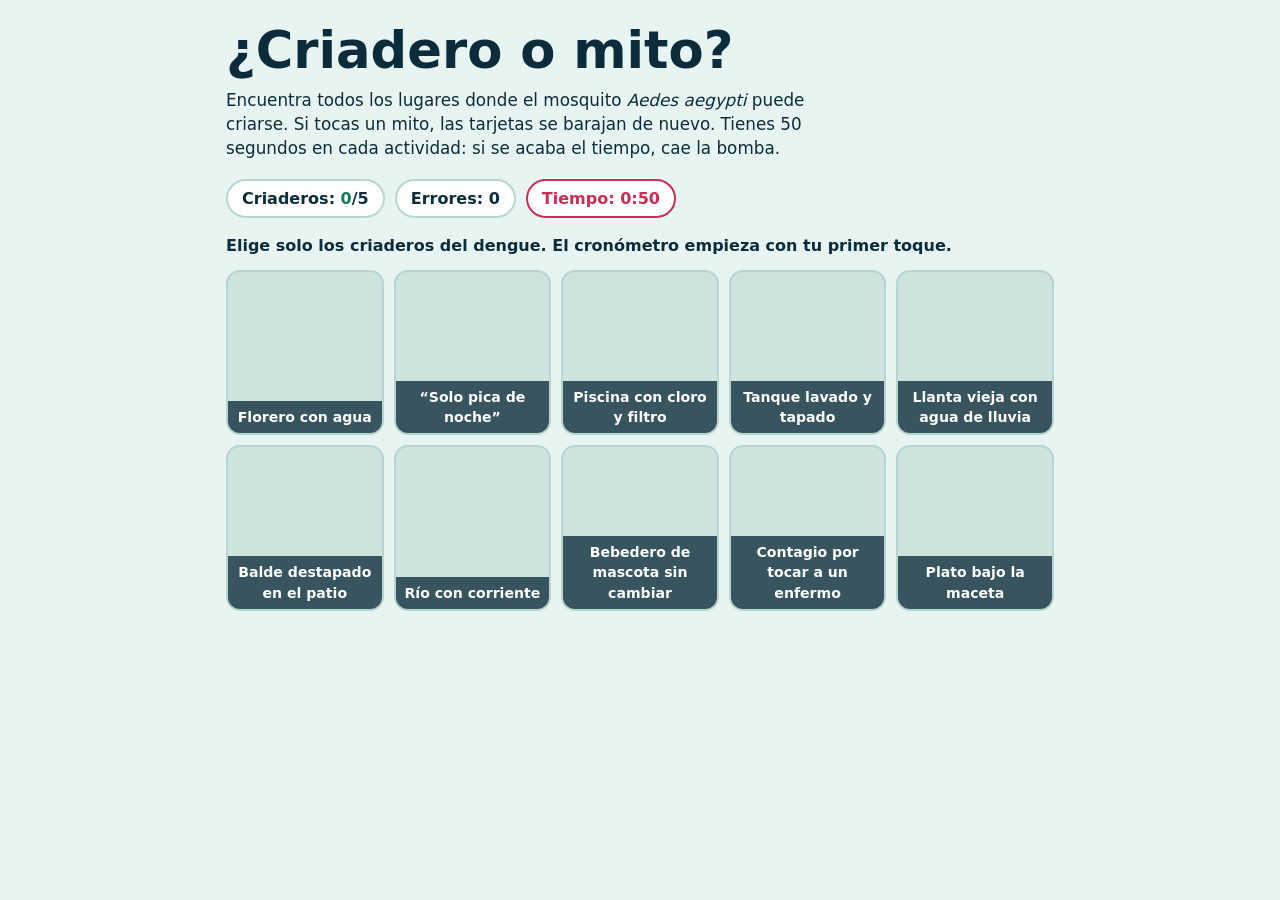
==== dengue.html @ 2da28965 "Actividades de dengue y de hábitos (hipertensión y diabetes)" ====
<!DOCTYPE html>
<html lang="es">
<head>
<meta charset="utf-8">
<meta name="viewport" content="width=device-width, initial-scale=1">
<title>¿Criadero o mito? Juego sobre el dengue</title>
<link rel="stylesheet" href="styles.css">
</head>
<body>
<main>
<h1>¿Criadero o mito?</h1>
<p class="lead">Encuentra todos los lugares donde el mosquito <i>Aedes aegypti</i> puede criarse. Si tocas un mito, las tarjetas se barajan de nuevo. Tienes <span id="tiempoTotal"></span> en cada actividad: si se acaba el tiempo, cae la bomba.</p>
<div class="bar">
<span class="pill r">Criaderos: <b id="cr">0</b>/<span id="tr"></span></span>
<span class="pill">Errores: <b id="err">0</b></span>
<span class="pill reloj" id="pillT">Tiempo: <b id="tiempo">5:00</b></span>
</div>
<p class="aviso" id="aviso" role="status"></p>
<div class="grid" id="grid"></div>
<section class="end" id="end">
<h2 id="ganaTitulo">¡Eliminaste todos los criaderos!</h2>
<p id="resultado"></p>
<p>Para frenar al mosquito, revisa cada semana:</p>
<ul>
<li>Voltea o vacía baldes, llantas y botellas.</li>
<li>Cambia el agua de floreros y bebederos, y cepilla sus paredes.</li>
<li>Tapa tanques y barriles.</li>
<li>Si tienes fiebre alta y dolor detrás de los ojos, acude al centro de salud.</li>
</ul>
<button class="reset" id="sig" type="button" hidden>Siguiente actividad</button>
</section>
<section class="end lose" id="lose">
<h2>¡Boom! Se acabó el tiempo</h2>
<p>La bomba explotó antes de que encontraras todos los criaderos. Cada criadero sin eliminar es una oportunidad para el mosquito. Recarga la página para intentarlo otra vez.</p>
</section>
</main>
<div class="bomba" id="bomba" aria-hidden="true">💣</div>
<div class="flash" id="flash" aria-hidden="true"></div>
<script src="juego.js"></script>
</body>
</html>
---- styles.css ----
:root{--bg:#e8f4f1;--ink:#0d2c3b;--card:#ffffff;--line:#b7d6d0;--bad:#c92f55;--badbg:#fde6ec;--good:#13795b;--goodbg:#dcf3ea}
*{box-sizing:border-box}
body{margin:0;background:var(--bg);color:var(--ink);font-family:system-ui,-apple-system,"Segoe UI",Arial,sans-serif;line-height:1.45}
main{max-width:860px;margin:0 auto;padding:24px 16px 40px}
h1{font-size:clamp(2rem,6vw,3.2rem);line-height:1.05;margin:0 0 10px;font-weight:800}
.lead{max-width:60ch;margin:0 0 18px;font-size:1.05rem}
.bar{display:flex;flex-wrap:wrap;gap:10px;align-items:center;margin-bottom:16px}
.pill{background:var(--card);border:2px solid var(--line);border-radius:999px;padding:6px 14px;font-weight:600}
.pill.r b{color:var(--good)}.pill.reloj b{font-variant-numeric:tabular-nums}
.reset{margin-left:auto;font:inherit;font-weight:600;background:var(--ink);color:#fff;border:0;border-radius:999px;padding:8px 18px;cursor:pointer}
.grid{display:grid;grid-template-columns:repeat(5,1fr);gap:10px}
@media (max-width:560px){.grid{grid-template-columns:repeat(2,1fr)}}
.cell{perspective:900px;aspect-ratio:1/1.05;border:0;padding:0;background:none;font:inherit;color:inherit;cursor:pointer}
.in{position:relative;width:100%;height:100%;transition:transform .5s;transform-style:preserve-3d}
.cell.open .in{transform:rotateY(180deg)}
.face{position:absolute;inset:0;backface-visibility:hidden;-webkit-backface-visibility:hidden;border-radius:14px;border:2px solid var(--line);background:var(--card);overflow:hidden;display:flex;flex-direction:column;align-items:center;justify-content:center;text-align:center;gap:6px;padding:8px}
.front{padding:0;justify-content:flex-end;background:#cfe3de}
.front img{position:absolute;inset:0;width:100%;height:100%;object-fit:cover}
.name{position:relative;width:100%;font-weight:600;font-size:.88rem;padding:6px 8px;background:rgba(13,44,59,.78);color:#fff}
.back{transform:rotateY(180deg);justify-content:flex-start;padding-top:12px}
.back.bad{background:var(--badbg);border-color:var(--bad)}
.back.good{background:var(--goodbg);border-color:var(--good)}
.v{font-weight:800;font-size:.95rem}
.back.bad .v{color:var(--bad)}.back.good .v{color:var(--good)}
.why{font-size:.78rem;line-height:1.3}
.cell:focus-visible{outline:3px solid var(--ink);outline-offset:3px;border-radius:14px}
.end{display:none;margin-top:18px;padding:16px;border-radius:14px;background:var(--card);border:2px solid var(--line)}
.end.show{display:block}
.end h2{margin:0 0 6px;font-size:1.3rem}
ul{margin:8px 0 0;padding-left:20px}
@media (prefers-reduced-motion:reduce){.in{transition:none}}

/* ===== Bomba ===== */
html.bum{overflow:hidden}
.bomba{position:fixed;left:50%;top:50%;font-size:clamp(5rem,22vw,9rem);line-height:1;z-index:20;pointer-events:none;opacity:0;transform:translate(-50%,-50%)}
.bomba.caer{animation:caer 1.2s ease-in forwards}
@keyframes caer{
 0%{opacity:1;transform:translate(-50%,-90vh) rotate(-20deg)}
 40%{opacity:1;transform:translate(-50%,-50%) rotate(8deg)}
 55%{transform:translate(-50%,-50%) rotate(-8deg) scale(1.1)}
 70%{transform:translate(-50%,-50%) rotate(8deg) scale(1.25)}
 85%{transform:translate(-50%,-50%) rotate(-8deg) scale(1.45)}
 100%{opacity:1;transform:translate(-50%,-50%) scale(1.7)}
}
.flash{position:fixed;inset:0;z-index:30;pointer-events:none;opacity:0;background:radial-gradient(circle,#fff 0%,#ffd84d 30%,#ff7a1a 60%,rgba(255,60,0,0) 100%)}
.flash.bum{animation:flash .9s ease-out forwards}
@keyframes flash{0%{opacity:1;transform:scale(.2)}60%{opacity:.9}100%{opacity:0;transform:scale(2.2)}}
.cell.explota{transition:transform .9s cubic-bezier(.1,.8,.3,1),opacity .9s;transform:translate(var(--x),var(--y)) rotate(var(--r)) scale(.3);opacity:0}
body.tiembla{animation:tiembla .5s linear}
@keyframes tiembla{0%,100%{transform:translate(0)}20%{transform:translate(-10px,6px)}40%{transform:translate(9px,-8px)}60%{transform:translate(-8px,-6px)}80%{transform:translate(7px,8px)}}
@media (prefers-reduced-motion:reduce){.bomba,.flash{display:none}}

/* ===== Cronómetro y avisos ===== */
.aviso{min-height:1.5em;margin:0 0 12px;font-weight:600}
.pill.poco{border-color:var(--bad);color:var(--bad);animation:latido 1s infinite}
@keyframes latido{50%{transform:scale(1.07)}}
.lose h2{color:var(--bad)}
.end .reset{margin:10px 0 0}
@media (prefers-reduced-motion:reduce){.pill.poco{animation:none}}
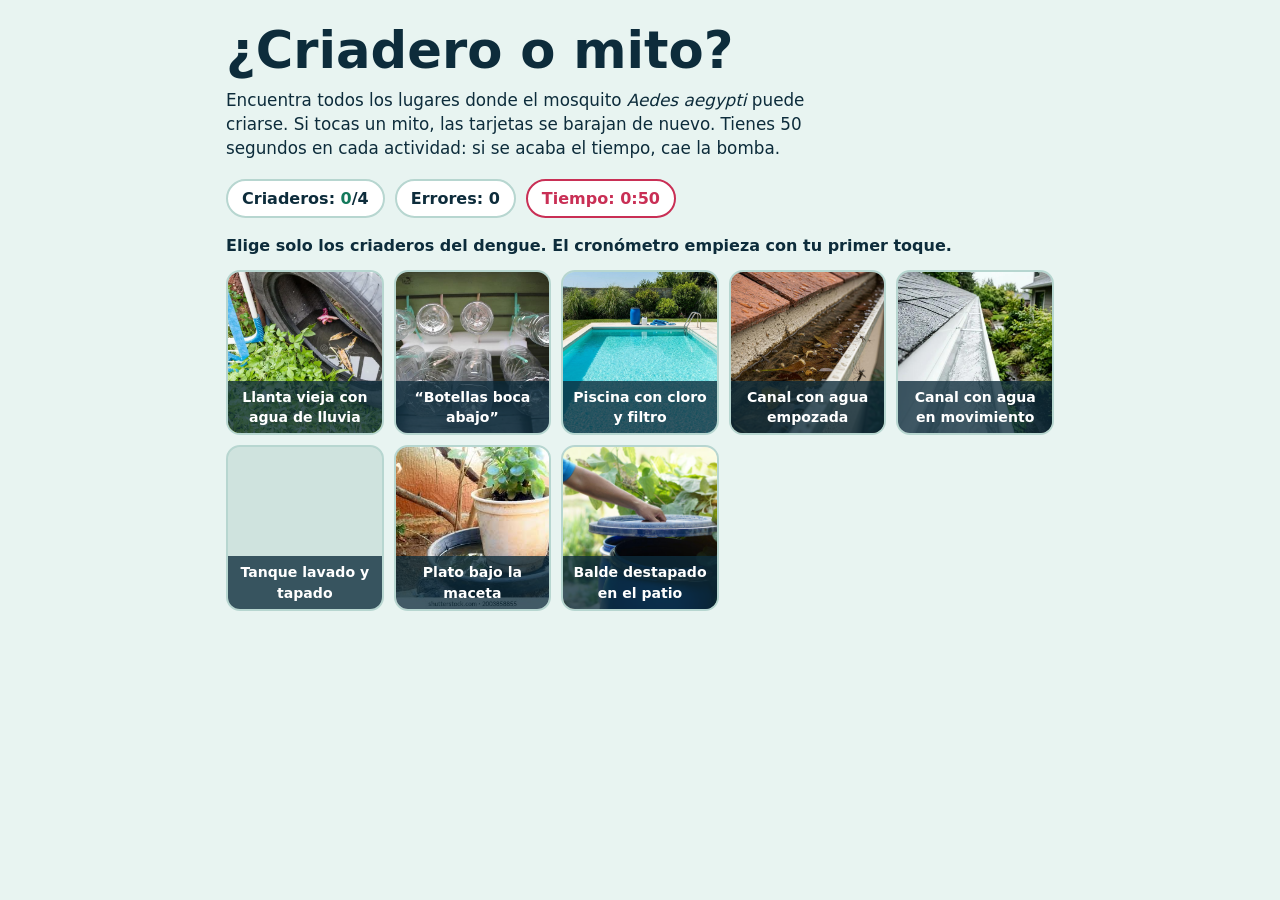
==== commit 39e7bbd4: "Tercer commit" ====
--- a/dengue.html
+++ b/dengue.html
@@ -27,11 +27,12 @@
 <li>Tapa tanques y barriles.</li>
 <li>Si tienes fiebre alta y dolor detrás de los ojos, acude al centro de salud.</li>
 </ul>
-<button class="reset" id="sig" type="button" hidden>Siguiente actividad</button>
+<button class="reset" id="sig" type="button" hidden>Ir a la actividad de hábitos</button>
 </section>
 <section class="end lose" id="lose">
 <h2>¡Boom! Se acabó el tiempo</h2>
-<p>La bomba explotó antes de que encontraras todos los criaderos. Cada criadero sin eliminar es una oportunidad para el mosquito. Recarga la página para intentarlo otra vez.</p>
+<p>La bomba explotó antes de que encontraras todos los criaderos. Cada criadero sin eliminar es una oportunidad para el mosquito.</p>
+<button class="reset" id="reintentar" type="button">Reiniciar</button>
 </section>
 </main>
 <div class="bomba" id="bomba" aria-hidden="true">💣</div>
